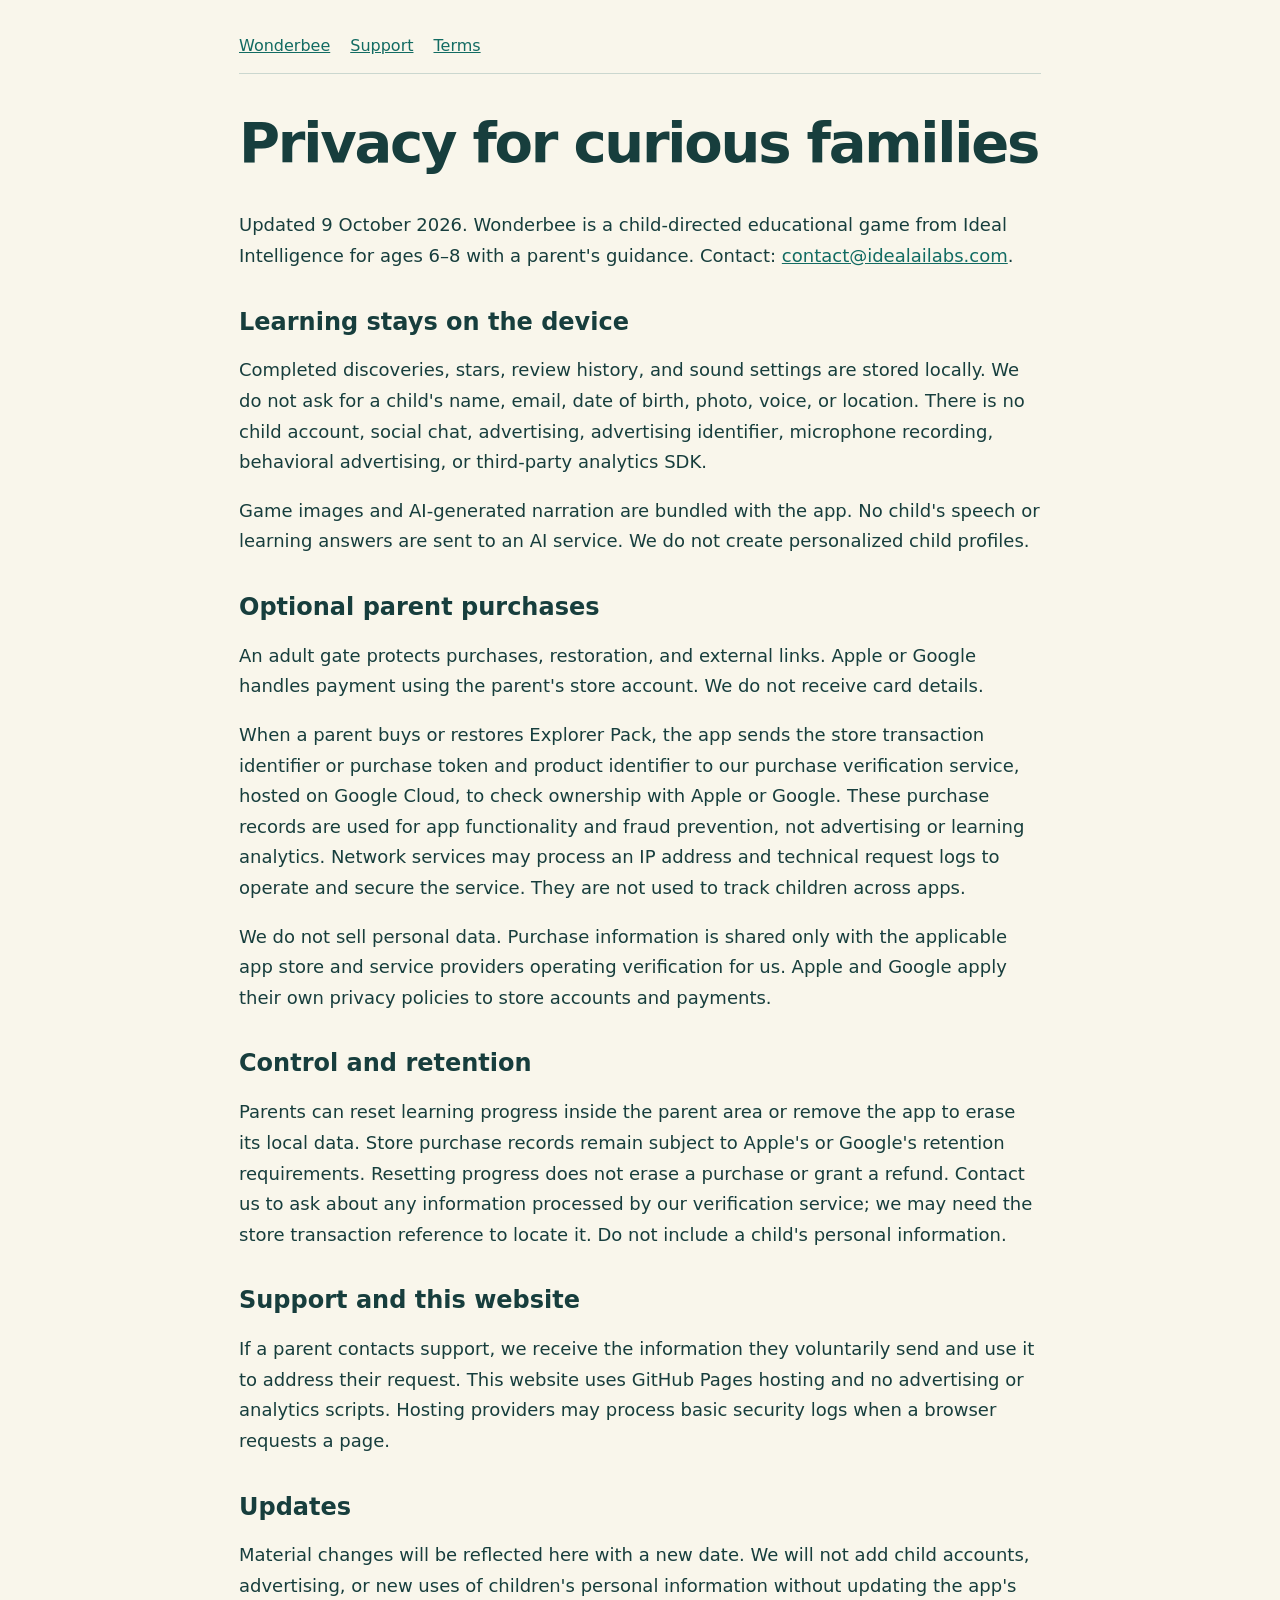
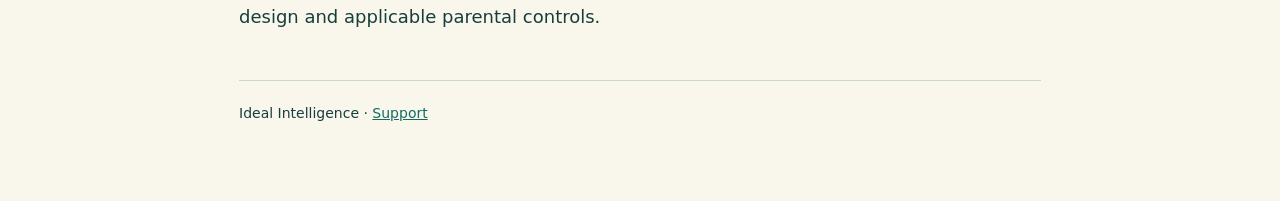
==== privacy.html @ d82d6c44 "Publish Wonderbee parent support and privacy pages" ====
<!doctype html><html lang="en"><meta charset="utf-8"><meta name="viewport" content="width=device-width,initial-scale=1"><title>Wonderbee privacy</title><link rel="stylesheet" href="style.css"><main><nav><a href="index.html">Wonderbee</a><a href="support.html">Support</a><a href="terms.html">Terms</a></nav><h1>Privacy for curious families</h1><p>Updated 9 October 2026. Wonderbee is a child-directed educational game from Ideal Intelligence for ages 6–8 with a parent's guidance. Contact: <a href="mailto:contact@idealailabs.com">contact@idealailabs.com</a>.</p><h2>Learning stays on the device</h2><p>Completed discoveries, stars, review history, and sound settings are stored locally. We do not ask for a child's name, email, date of birth, photo, voice, or location. There is no child account, social chat, advertising, advertising identifier, microphone recording, behavioral advertising, or third-party analytics SDK.</p><p>Game images and AI-generated narration are bundled with the app. No child's speech or learning answers are sent to an AI service. We do not create personalized child profiles.</p><h2>Optional parent purchases</h2><p>An adult gate protects purchases, restoration, and external links. Apple or Google handles payment using the parent's store account. We do not receive card details.</p><p>When a parent buys or restores Explorer Pack, the app sends the store transaction identifier or purchase token and product identifier to our purchase verification service, hosted on Google Cloud, to check ownership with Apple or Google. These purchase records are used for app functionality and fraud prevention, not advertising or learning analytics. Network services may process an IP address and technical request logs to operate and secure the service. They are not used to track children across apps.</p><p>We do not sell personal data. Purchase information is shared only with the applicable app store and service providers operating verification for us. Apple and Google apply their own privacy policies to store accounts and payments.</p><h2>Control and retention</h2><p>Parents can reset learning progress inside the parent area or remove the app to erase its local data. Store purchase records remain subject to Apple's or Google's retention requirements. Resetting progress does not erase a purchase or grant a refund. Contact us to ask about any information processed by our verification service; we may need the store transaction reference to locate it. Do not include a child's personal information.</p><h2>Support and this website</h2><p>If a parent contacts support, we receive the information they voluntarily send and use it to address their request. This website uses GitHub Pages hosting and no advertising or analytics scripts. Hosting providers may process basic security logs when a browser requests a page.</p><h2>Updates</h2><p>Material changes will be reflected here with a new date. We will not add child accounts, advertising, or new uses of children's personal information without updating the app's design and applicable parental controls.</p><footer>Ideal Intelligence · <a href="support.html">Support</a></footer></main></html>
---- style.css ----
:root{font-family:ui-rounded,system-ui,sans-serif;color:#173e3d;background:#f9f6eb}*{box-sizing:border-box}body{margin:0}main{max-width:850px;margin:auto;padding:36px 24px 80px}nav{display:flex;gap:20px;flex-wrap:wrap;border-bottom:1px solid #cbd7cf;padding-bottom:18px;margin-bottom:40px}a{color:#126b62}h1{font-size:clamp(32px,7vw,56px);letter-spacing:-.04em;line-height:1.05}h2{margin-top:36px}p,li{font-size:18px;line-height:1.7}.pill{display:inline-block;background:#ffdc72;border-radius:30px;padding:8px 15px;font-weight:700}img{border-radius:30px;float:right;width:160px;margin:0 0 20px 30px}footer{margin-top:48px;border-top:1px solid #cbd7cf;padding-top:24px;font-size:14px}.note{border-left:4px solid #e3b540;padding-left:20px} @media(max-width:520px){img{float:none;margin:0;width:110px}}
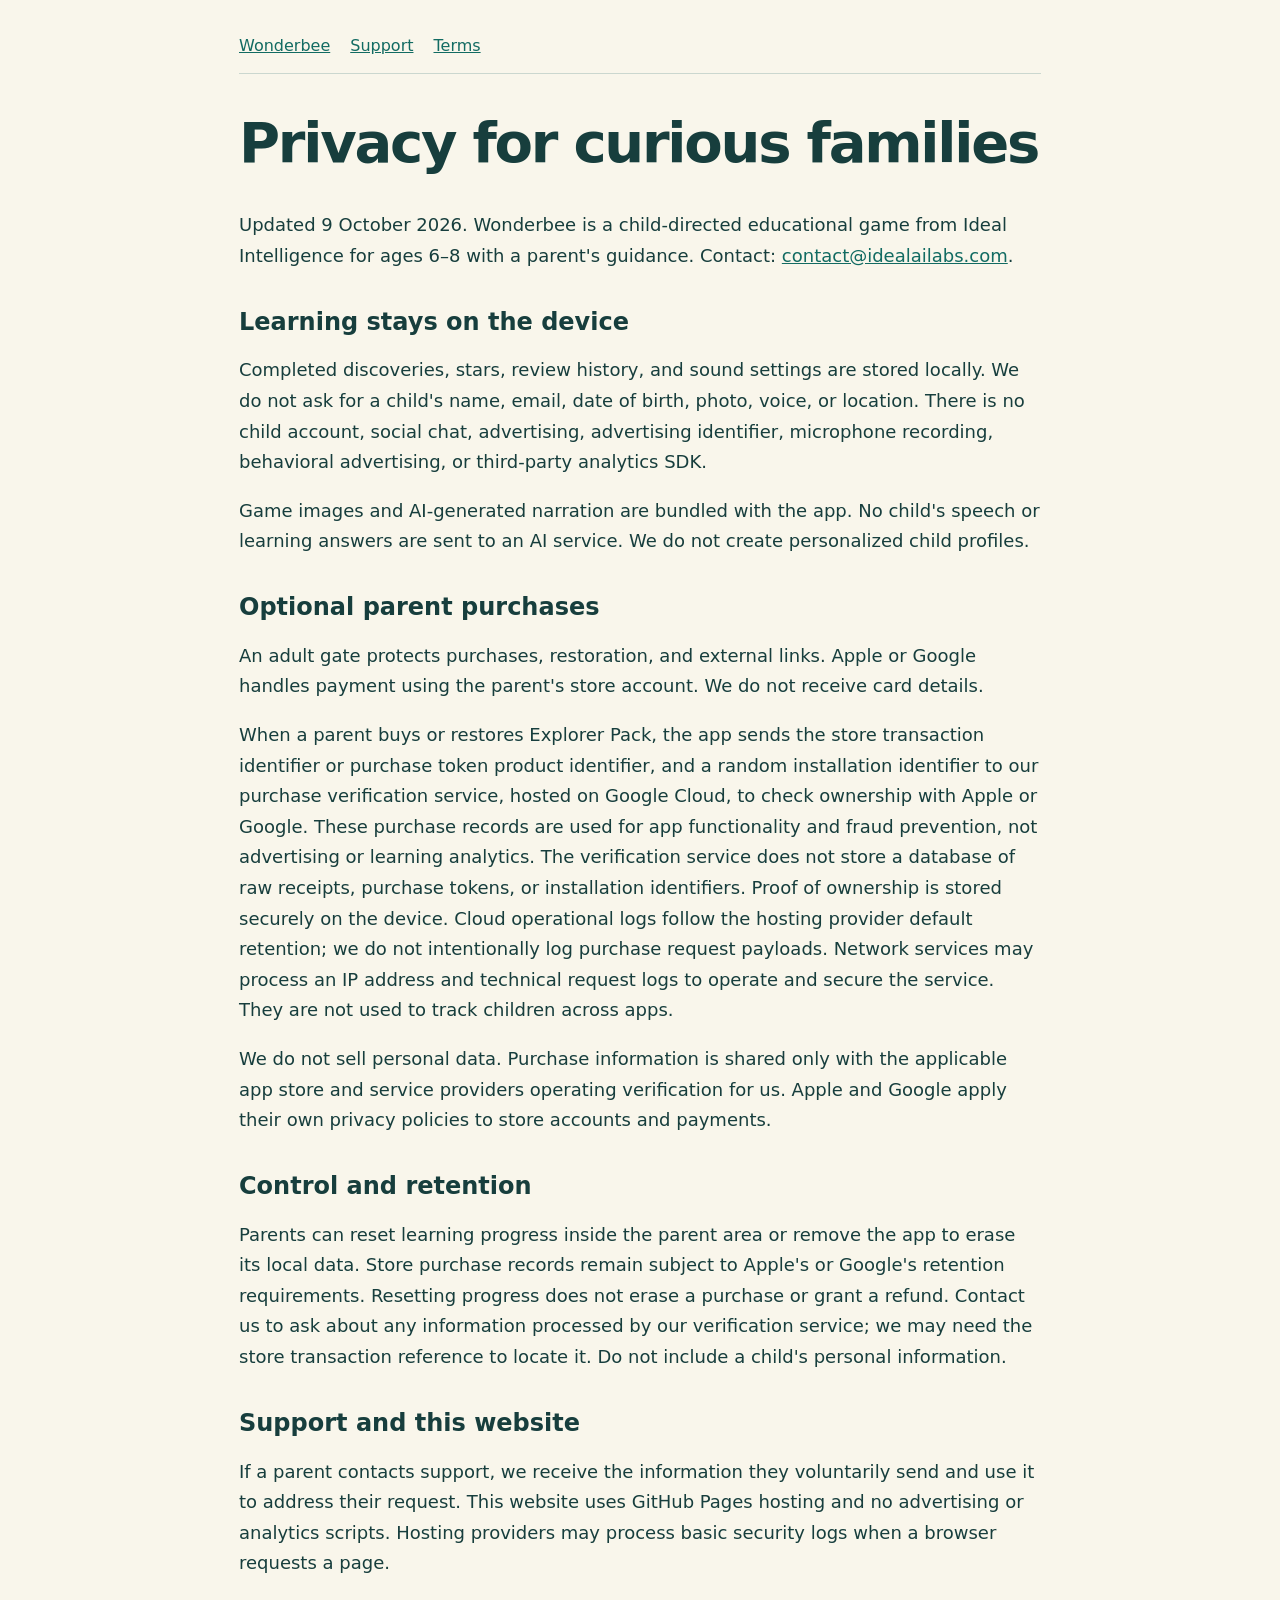
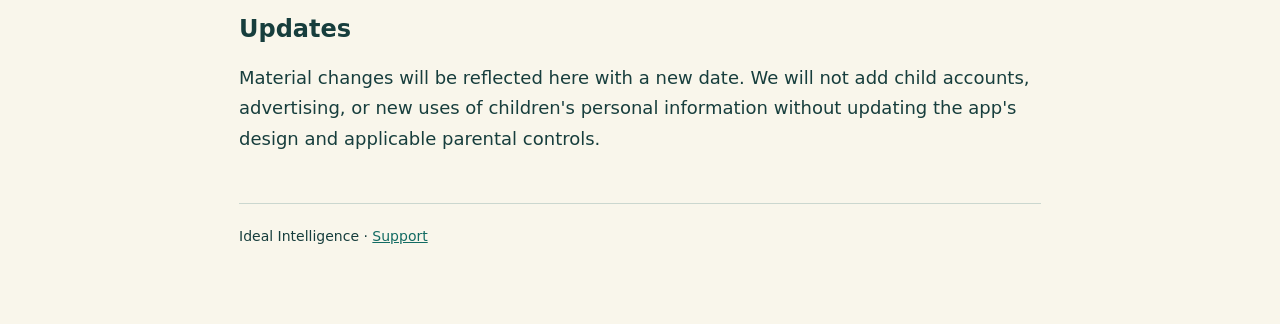
==== commit 4b0c49e5: "Clarify first-party purchase verification data" ====
--- a/privacy.html
+++ b/privacy.html
@@ -1 +1 @@
-<!doctype html><html lang="en"><meta charset="utf-8"><meta name="viewport" content="width=device-width,initial-scale=1"><title>Wonderbee privacy</title><link rel="stylesheet" href="style.css"><main><nav><a href="index.html">Wonderbee</a><a href="support.html">Support</a><a href="terms.html">Terms</a></nav><h1>Privacy for curious families</h1><p>Updated 9 October 2026. Wonderbee is a child-directed educational game from Ideal Intelligence for ages 6–8 with a parent's guidance. Contact: <a href="mailto:contact@idealailabs.com">contact@idealailabs.com</a>.</p><h2>Learning stays on the device</h2><p>Completed discoveries, stars, review history, and sound settings are stored locally. We do not ask for a child's name, email, date of birth, photo, voice, or location. There is no child account, social chat, advertising, advertising identifier, microphone recording, behavioral advertising, or third-party analytics SDK.</p><p>Game images and AI-generated narration are bundled with the app. No child's speech or learning answers are sent to an AI service. We do not create personalized child profiles.</p><h2>Optional parent purchases</h2><p>An adult gate protects purchases, restoration, and external links. Apple or Google handles payment using the parent's store account. We do not receive card details.</p><p>When a parent buys or restores Explorer Pack, the app sends the store transaction identifier or purchase token and product identifier to our purchase verification service, hosted on Google Cloud, to check ownership with Apple or Google. These purchase records are used for app functionality and fraud prevention, not advertising or learning analytics. Network services may process an IP address and technical request logs to operate and secure the service. They are not used to track children across apps.</p><p>We do not sell personal data. Purchase information is shared only with the applicable app store and service providers operating verification for us. Apple and Google apply their own privacy policies to store accounts and payments.</p><h2>Control and retention</h2><p>Parents can reset learning progress inside the parent area or remove the app to erase its local data. Store purchase records remain subject to Apple's or Google's retention requirements. Resetting progress does not erase a purchase or grant a refund. Contact us to ask about any information processed by our verification service; we may need the store transaction reference to locate it. Do not include a child's personal information.</p><h2>Support and this website</h2><p>If a parent contacts support, we receive the information they voluntarily send and use it to address their request. This website uses GitHub Pages hosting and no advertising or analytics scripts. Hosting providers may process basic security logs when a browser requests a page.</p><h2>Updates</h2><p>Material changes will be reflected here with a new date. We will not add child accounts, advertising, or new uses of children's personal information without updating the app's design and applicable parental controls.</p><footer>Ideal Intelligence · <a href="support.html">Support</a></footer></main></html>
+<!doctype html><html lang="en"><meta charset="utf-8"><meta name="viewport" content="width=device-width,initial-scale=1"><title>Wonderbee privacy</title><link rel="stylesheet" href="style.css"><main><nav><a href="index.html">Wonderbee</a><a href="support.html">Support</a><a href="terms.html">Terms</a></nav><h1>Privacy for curious families</h1><p>Updated 9 October 2026. Wonderbee is a child-directed educational game from Ideal Intelligence for ages 6–8 with a parent's guidance. Contact: <a href="mailto:contact@idealailabs.com">contact@idealailabs.com</a>.</p><h2>Learning stays on the device</h2><p>Completed discoveries, stars, review history, and sound settings are stored locally. We do not ask for a child's name, email, date of birth, photo, voice, or location. There is no child account, social chat, advertising, advertising identifier, microphone recording, behavioral advertising, or third-party analytics SDK.</p><p>Game images and AI-generated narration are bundled with the app. No child's speech or learning answers are sent to an AI service. We do not create personalized child profiles.</p><h2>Optional parent purchases</h2><p>An adult gate protects purchases, restoration, and external links. Apple or Google handles payment using the parent's store account. We do not receive card details.</p><p>When a parent buys or restores Explorer Pack, the app sends the store transaction identifier or purchase token product identifier, and a random installation identifier to our purchase verification service, hosted on Google Cloud, to check ownership with Apple or Google. These purchase records are used for app functionality and fraud prevention, not advertising or learning analytics. The verification service does not store a database of raw receipts, purchase tokens, or installation identifiers. Proof of ownership is stored securely on the device. Cloud operational logs follow the hosting provider default retention; we do not intentionally log purchase request payloads. Network services may process an IP address and technical request logs to operate and secure the service. They are not used to track children across apps.</p><p>We do not sell personal data. Purchase information is shared only with the applicable app store and service providers operating verification for us. Apple and Google apply their own privacy policies to store accounts and payments.</p><h2>Control and retention</h2><p>Parents can reset learning progress inside the parent area or remove the app to erase its local data. Store purchase records remain subject to Apple's or Google's retention requirements. Resetting progress does not erase a purchase or grant a refund. Contact us to ask about any information processed by our verification service; we may need the store transaction reference to locate it. Do not include a child's personal information.</p><h2>Support and this website</h2><p>If a parent contacts support, we receive the information they voluntarily send and use it to address their request. This website uses GitHub Pages hosting and no advertising or analytics scripts. Hosting providers may process basic security logs when a browser requests a page.</p><h2>Updates</h2><p>Material changes will be reflected here with a new date. We will not add child accounts, advertising, or new uses of children's personal information without updating the app's design and applicable parental controls.</p><footer>Ideal Intelligence · <a href="support.html">Support</a></footer></main></html>
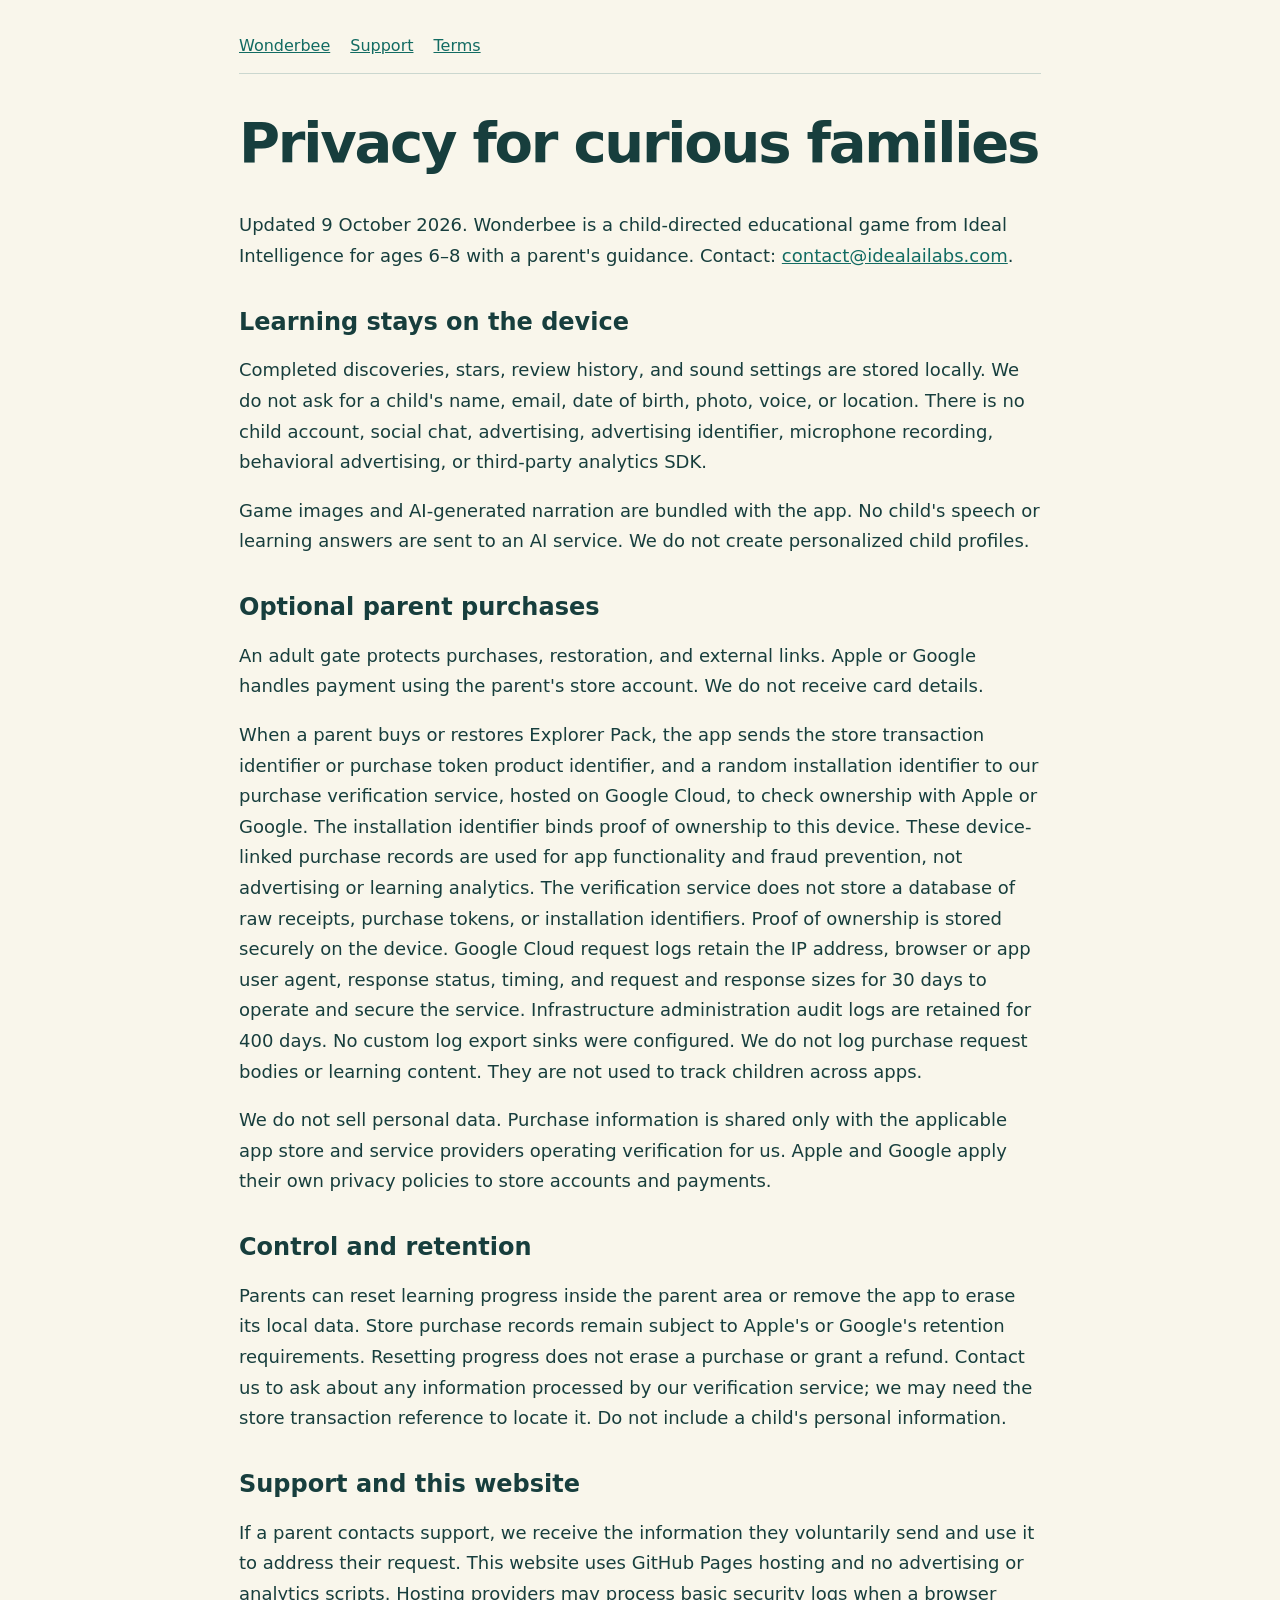
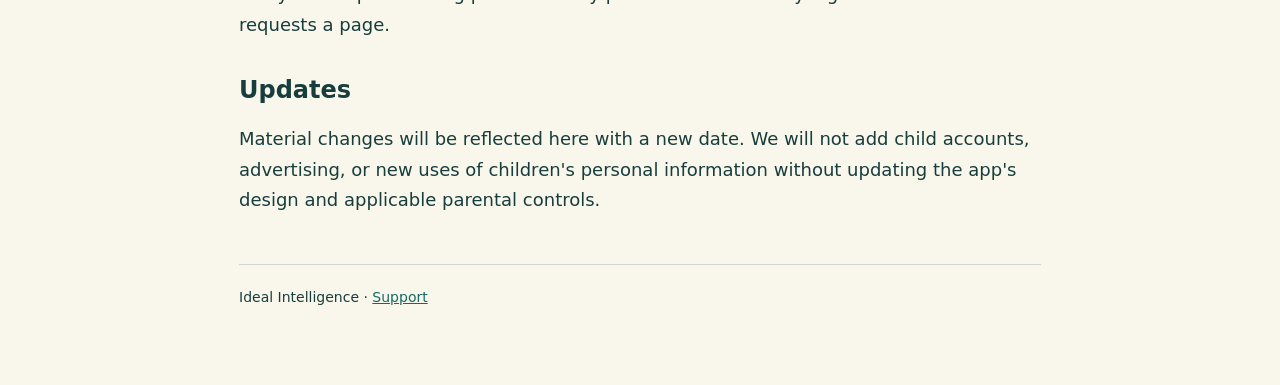
==== commit 0445dd1f: "Document verified purchase log retention" ====
--- a/privacy.html
+++ b/privacy.html
@@ -1 +1 @@
-<!doctype html><html lang="en"><meta charset="utf-8"><meta name="viewport" content="width=device-width,initial-scale=1"><title>Wonderbee privacy</title><link rel="stylesheet" href="style.css"><main><nav><a href="index.html">Wonderbee</a><a href="support.html">Support</a><a href="terms.html">Terms</a></nav><h1>Privacy for curious families</h1><p>Updated 9 October 2026. Wonderbee is a child-directed educational game from Ideal Intelligence for ages 6–8 with a parent's guidance. Contact: <a href="mailto:contact@idealailabs.com">contact@idealailabs.com</a>.</p><h2>Learning stays on the device</h2><p>Completed discoveries, stars, review history, and sound settings are stored locally. We do not ask for a child's name, email, date of birth, photo, voice, or location. There is no child account, social chat, advertising, advertising identifier, microphone recording, behavioral advertising, or third-party analytics SDK.</p><p>Game images and AI-generated narration are bundled with the app. No child's speech or learning answers are sent to an AI service. We do not create personalized child profiles.</p><h2>Optional parent purchases</h2><p>An adult gate protects purchases, restoration, and external links. Apple or Google handles payment using the parent's store account. We do not receive card details.</p><p>When a parent buys or restores Explorer Pack, the app sends the store transaction identifier or purchase token product identifier, and a random installation identifier to our purchase verification service, hosted on Google Cloud, to check ownership with Apple or Google. These purchase records are used for app functionality and fraud prevention, not advertising or learning analytics. The verification service does not store a database of raw receipts, purchase tokens, or installation identifiers. Proof of ownership is stored securely on the device. Cloud operational logs follow the hosting provider default retention; we do not intentionally log purchase request payloads. Network services may process an IP address and technical request logs to operate and secure the service. They are not used to track children across apps.</p><p>We do not sell personal data. Purchase information is shared only with the applicable app store and service providers operating verification for us. Apple and Google apply their own privacy policies to store accounts and payments.</p><h2>Control and retention</h2><p>Parents can reset learning progress inside the parent area or remove the app to erase its local data. Store purchase records remain subject to Apple's or Google's retention requirements. Resetting progress does not erase a purchase or grant a refund. Contact us to ask about any information processed by our verification service; we may need the store transaction reference to locate it. Do not include a child's personal information.</p><h2>Support and this website</h2><p>If a parent contacts support, we receive the information they voluntarily send and use it to address their request. This website uses GitHub Pages hosting and no advertising or analytics scripts. Hosting providers may process basic security logs when a browser requests a page.</p><h2>Updates</h2><p>Material changes will be reflected here with a new date. We will not add child accounts, advertising, or new uses of children's personal information without updating the app's design and applicable parental controls.</p><footer>Ideal Intelligence · <a href="support.html">Support</a></footer></main></html>
+<!doctype html><html lang="en"><meta charset="utf-8"><meta name="viewport" content="width=device-width,initial-scale=1"><title>Wonderbee privacy</title><link rel="stylesheet" href="style.css"><main><nav><a href="index.html">Wonderbee</a><a href="support.html">Support</a><a href="terms.html">Terms</a></nav><h1>Privacy for curious families</h1><p>Updated 9 October 2026. Wonderbee is a child-directed educational game from Ideal Intelligence for ages 6–8 with a parent's guidance. Contact: <a href="mailto:contact@idealailabs.com">contact@idealailabs.com</a>.</p><h2>Learning stays on the device</h2><p>Completed discoveries, stars, review history, and sound settings are stored locally. We do not ask for a child's name, email, date of birth, photo, voice, or location. There is no child account, social chat, advertising, advertising identifier, microphone recording, behavioral advertising, or third-party analytics SDK.</p><p>Game images and AI-generated narration are bundled with the app. No child's speech or learning answers are sent to an AI service. We do not create personalized child profiles.</p><h2>Optional parent purchases</h2><p>An adult gate protects purchases, restoration, and external links. Apple or Google handles payment using the parent's store account. We do not receive card details.</p><p>When a parent buys or restores Explorer Pack, the app sends the store transaction identifier or purchase token product identifier, and a random installation identifier to our purchase verification service, hosted on Google Cloud, to check ownership with Apple or Google. The installation identifier binds proof of ownership to this device. These device-linked purchase records are used for app functionality and fraud prevention, not advertising or learning analytics. The verification service does not store a database of raw receipts, purchase tokens, or installation identifiers. Proof of ownership is stored securely on the device. Google Cloud request logs retain the IP address, browser or app user agent, response status, timing, and request and response sizes for 30 days to operate and secure the service. Infrastructure administration audit logs are retained for 400 days. No custom log export sinks were configured. We do not log purchase request bodies or learning content. They are not used to track children across apps.</p><p>We do not sell personal data. Purchase information is shared only with the applicable app store and service providers operating verification for us. Apple and Google apply their own privacy policies to store accounts and payments.</p><h2>Control and retention</h2><p>Parents can reset learning progress inside the parent area or remove the app to erase its local data. Store purchase records remain subject to Apple's or Google's retention requirements. Resetting progress does not erase a purchase or grant a refund. Contact us to ask about any information processed by our verification service; we may need the store transaction reference to locate it. Do not include a child's personal information.</p><h2>Support and this website</h2><p>If a parent contacts support, we receive the information they voluntarily send and use it to address their request. This website uses GitHub Pages hosting and no advertising or analytics scripts. Hosting providers may process basic security logs when a browser requests a page.</p><h2>Updates</h2><p>Material changes will be reflected here with a new date. We will not add child accounts, advertising, or new uses of children's personal information without updating the app's design and applicable parental controls.</p><footer>Ideal Intelligence · <a href="support.html">Support</a></footer></main></html>
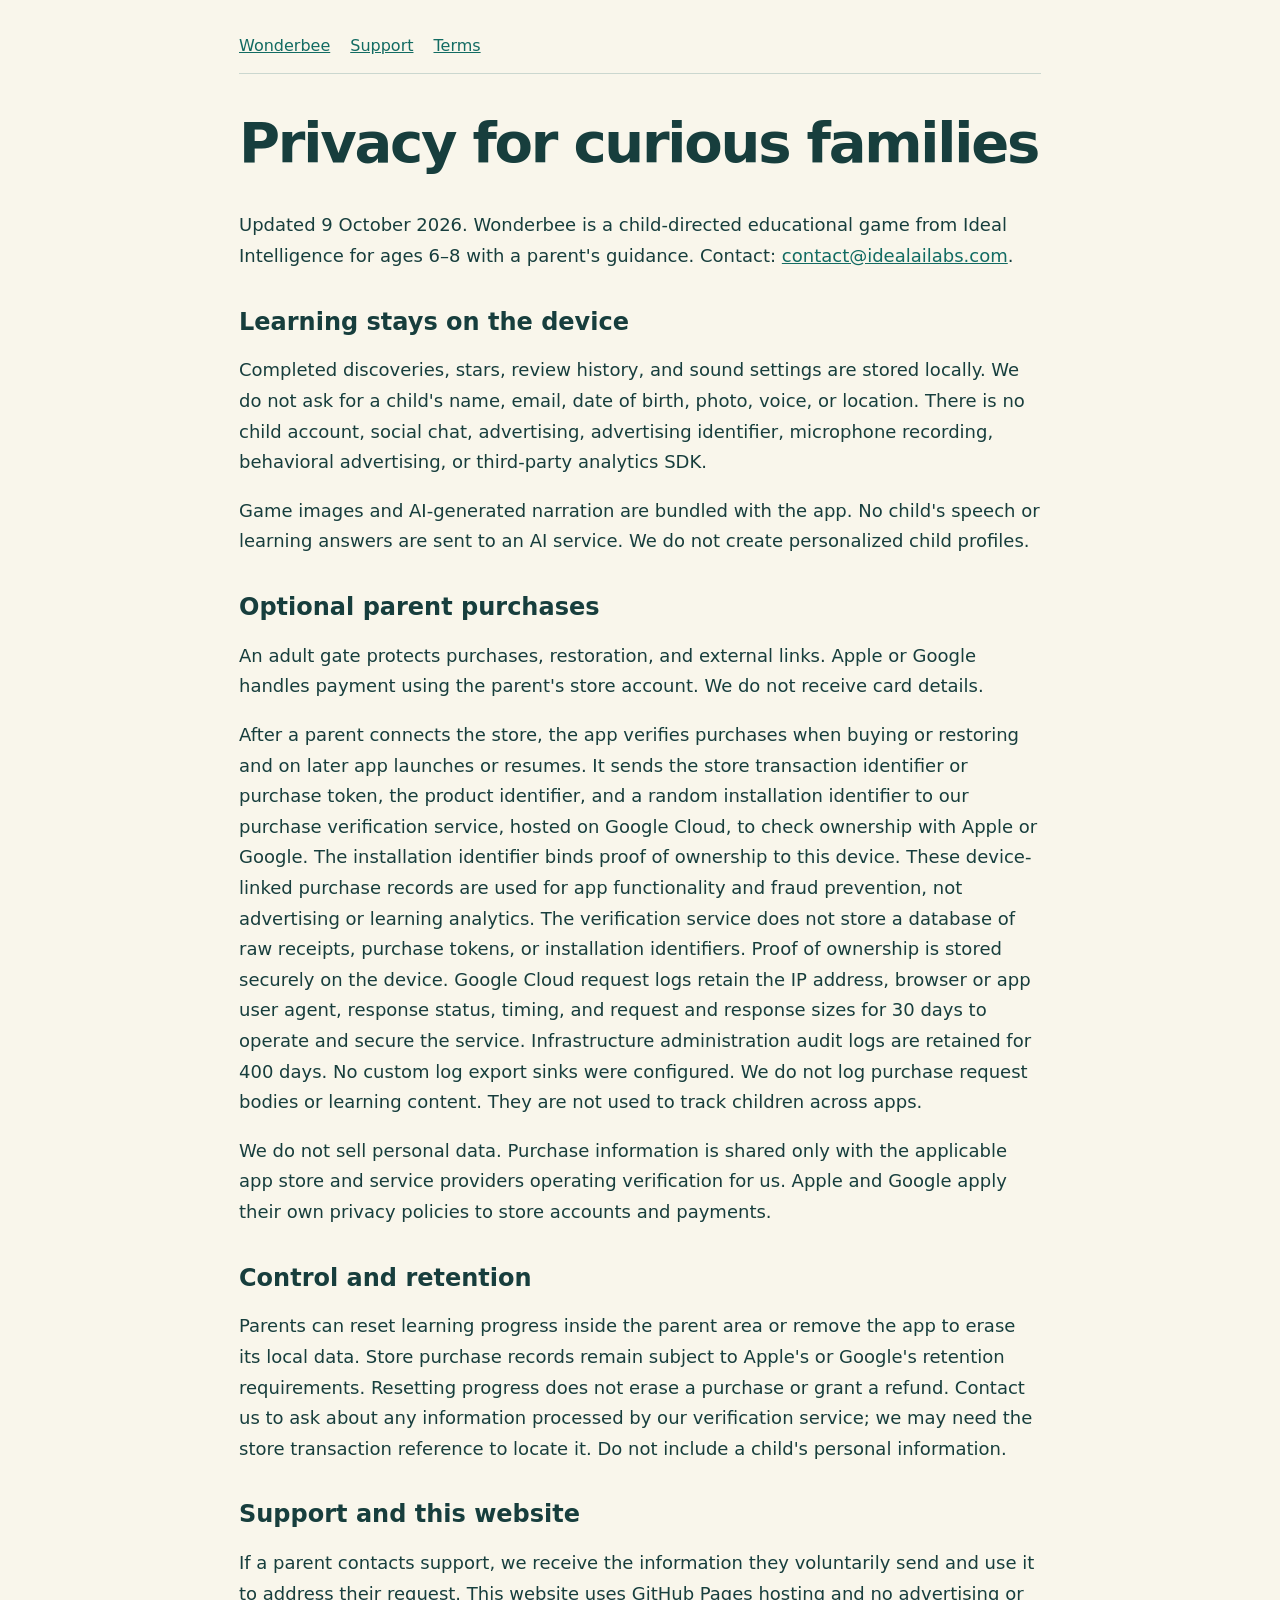
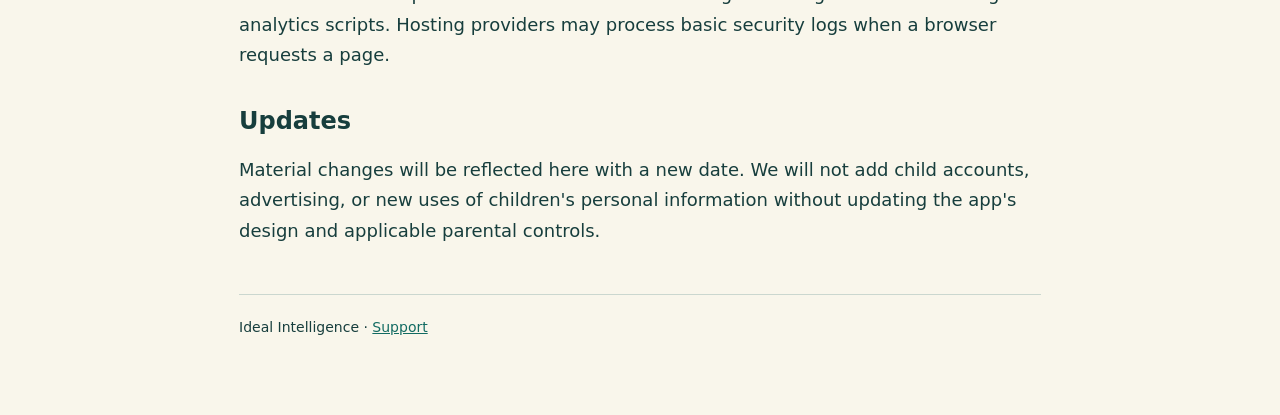
==== commit 2e258412: "Clarify purchase verification on subsequent launches" ====
--- a/privacy.html
+++ b/privacy.html
@@ -1 +1 @@
-<!doctype html><html lang="en"><meta charset="utf-8"><meta name="viewport" content="width=device-width,initial-scale=1"><title>Wonderbee privacy</title><link rel="stylesheet" href="style.css"><main><nav><a href="index.html">Wonderbee</a><a href="support.html">Support</a><a href="terms.html">Terms</a></nav><h1>Privacy for curious families</h1><p>Updated 9 October 2026. Wonderbee is a child-directed educational game from Ideal Intelligence for ages 6–8 with a parent's guidance. Contact: <a href="mailto:contact@idealailabs.com">contact@idealailabs.com</a>.</p><h2>Learning stays on the device</h2><p>Completed discoveries, stars, review history, and sound settings are stored locally. We do not ask for a child's name, email, date of birth, photo, voice, or location. There is no child account, social chat, advertising, advertising identifier, microphone recording, behavioral advertising, or third-party analytics SDK.</p><p>Game images and AI-generated narration are bundled with the app. No child's speech or learning answers are sent to an AI service. We do not create personalized child profiles.</p><h2>Optional parent purchases</h2><p>An adult gate protects purchases, restoration, and external links. Apple or Google handles payment using the parent's store account. We do not receive card details.</p><p>When a parent buys or restores Explorer Pack, the app sends the store transaction identifier or purchase token product identifier, and a random installation identifier to our purchase verification service, hosted on Google Cloud, to check ownership with Apple or Google. The installation identifier binds proof of ownership to this device. These device-linked purchase records are used for app functionality and fraud prevention, not advertising or learning analytics. The verification service does not store a database of raw receipts, purchase tokens, or installation identifiers. Proof of ownership is stored securely on the device. Google Cloud request logs retain the IP address, browser or app user agent, response status, timing, and request and response sizes for 30 days to operate and secure the service. Infrastructure administration audit logs are retained for 400 days. No custom log export sinks were configured. We do not log purchase request bodies or learning content. They are not used to track children across apps.</p><p>We do not sell personal data. Purchase information is shared only with the applicable app store and service providers operating verification for us. Apple and Google apply their own privacy policies to store accounts and payments.</p><h2>Control and retention</h2><p>Parents can reset learning progress inside the parent area or remove the app to erase its local data. Store purchase records remain subject to Apple's or Google's retention requirements. Resetting progress does not erase a purchase or grant a refund. Contact us to ask about any information processed by our verification service; we may need the store transaction reference to locate it. Do not include a child's personal information.</p><h2>Support and this website</h2><p>If a parent contacts support, we receive the information they voluntarily send and use it to address their request. This website uses GitHub Pages hosting and no advertising or analytics scripts. Hosting providers may process basic security logs when a browser requests a page.</p><h2>Updates</h2><p>Material changes will be reflected here with a new date. We will not add child accounts, advertising, or new uses of children's personal information without updating the app's design and applicable parental controls.</p><footer>Ideal Intelligence · <a href="support.html">Support</a></footer></main></html>
+<!doctype html><html lang="en"><meta charset="utf-8"><meta name="viewport" content="width=device-width,initial-scale=1"><title>Wonderbee privacy</title><link rel="stylesheet" href="style.css"><main><nav><a href="index.html">Wonderbee</a><a href="support.html">Support</a><a href="terms.html">Terms</a></nav><h1>Privacy for curious families</h1><p>Updated 9 October 2026. Wonderbee is a child-directed educational game from Ideal Intelligence for ages 6–8 with a parent's guidance. Contact: <a href="mailto:contact@idealailabs.com">contact@idealailabs.com</a>.</p><h2>Learning stays on the device</h2><p>Completed discoveries, stars, review history, and sound settings are stored locally. We do not ask for a child's name, email, date of birth, photo, voice, or location. There is no child account, social chat, advertising, advertising identifier, microphone recording, behavioral advertising, or third-party analytics SDK.</p><p>Game images and AI-generated narration are bundled with the app. No child's speech or learning answers are sent to an AI service. We do not create personalized child profiles.</p><h2>Optional parent purchases</h2><p>An adult gate protects purchases, restoration, and external links. Apple or Google handles payment using the parent's store account. We do not receive card details.</p><p>After a parent connects the store, the app verifies purchases when buying or restoring and on later app launches or resumes. It sends the store transaction identifier or purchase token, the product identifier, and a random installation identifier to our purchase verification service, hosted on Google Cloud, to check ownership with Apple or Google. The installation identifier binds proof of ownership to this device. These device-linked purchase records are used for app functionality and fraud prevention, not advertising or learning analytics. The verification service does not store a database of raw receipts, purchase tokens, or installation identifiers. Proof of ownership is stored securely on the device. Google Cloud request logs retain the IP address, browser or app user agent, response status, timing, and request and response sizes for 30 days to operate and secure the service. Infrastructure administration audit logs are retained for 400 days. No custom log export sinks were configured. We do not log purchase request bodies or learning content. They are not used to track children across apps.</p><p>We do not sell personal data. Purchase information is shared only with the applicable app store and service providers operating verification for us. Apple and Google apply their own privacy policies to store accounts and payments.</p><h2>Control and retention</h2><p>Parents can reset learning progress inside the parent area or remove the app to erase its local data. Store purchase records remain subject to Apple's or Google's retention requirements. Resetting progress does not erase a purchase or grant a refund. Contact us to ask about any information processed by our verification service; we may need the store transaction reference to locate it. Do not include a child's personal information.</p><h2>Support and this website</h2><p>If a parent contacts support, we receive the information they voluntarily send and use it to address their request. This website uses GitHub Pages hosting and no advertising or analytics scripts. Hosting providers may process basic security logs when a browser requests a page.</p><h2>Updates</h2><p>Material changes will be reflected here with a new date. We will not add child accounts, advertising, or new uses of children's personal information without updating the app's design and applicable parental controls.</p><footer>Ideal Intelligence · <a href="support.html">Support</a></footer></main></html>
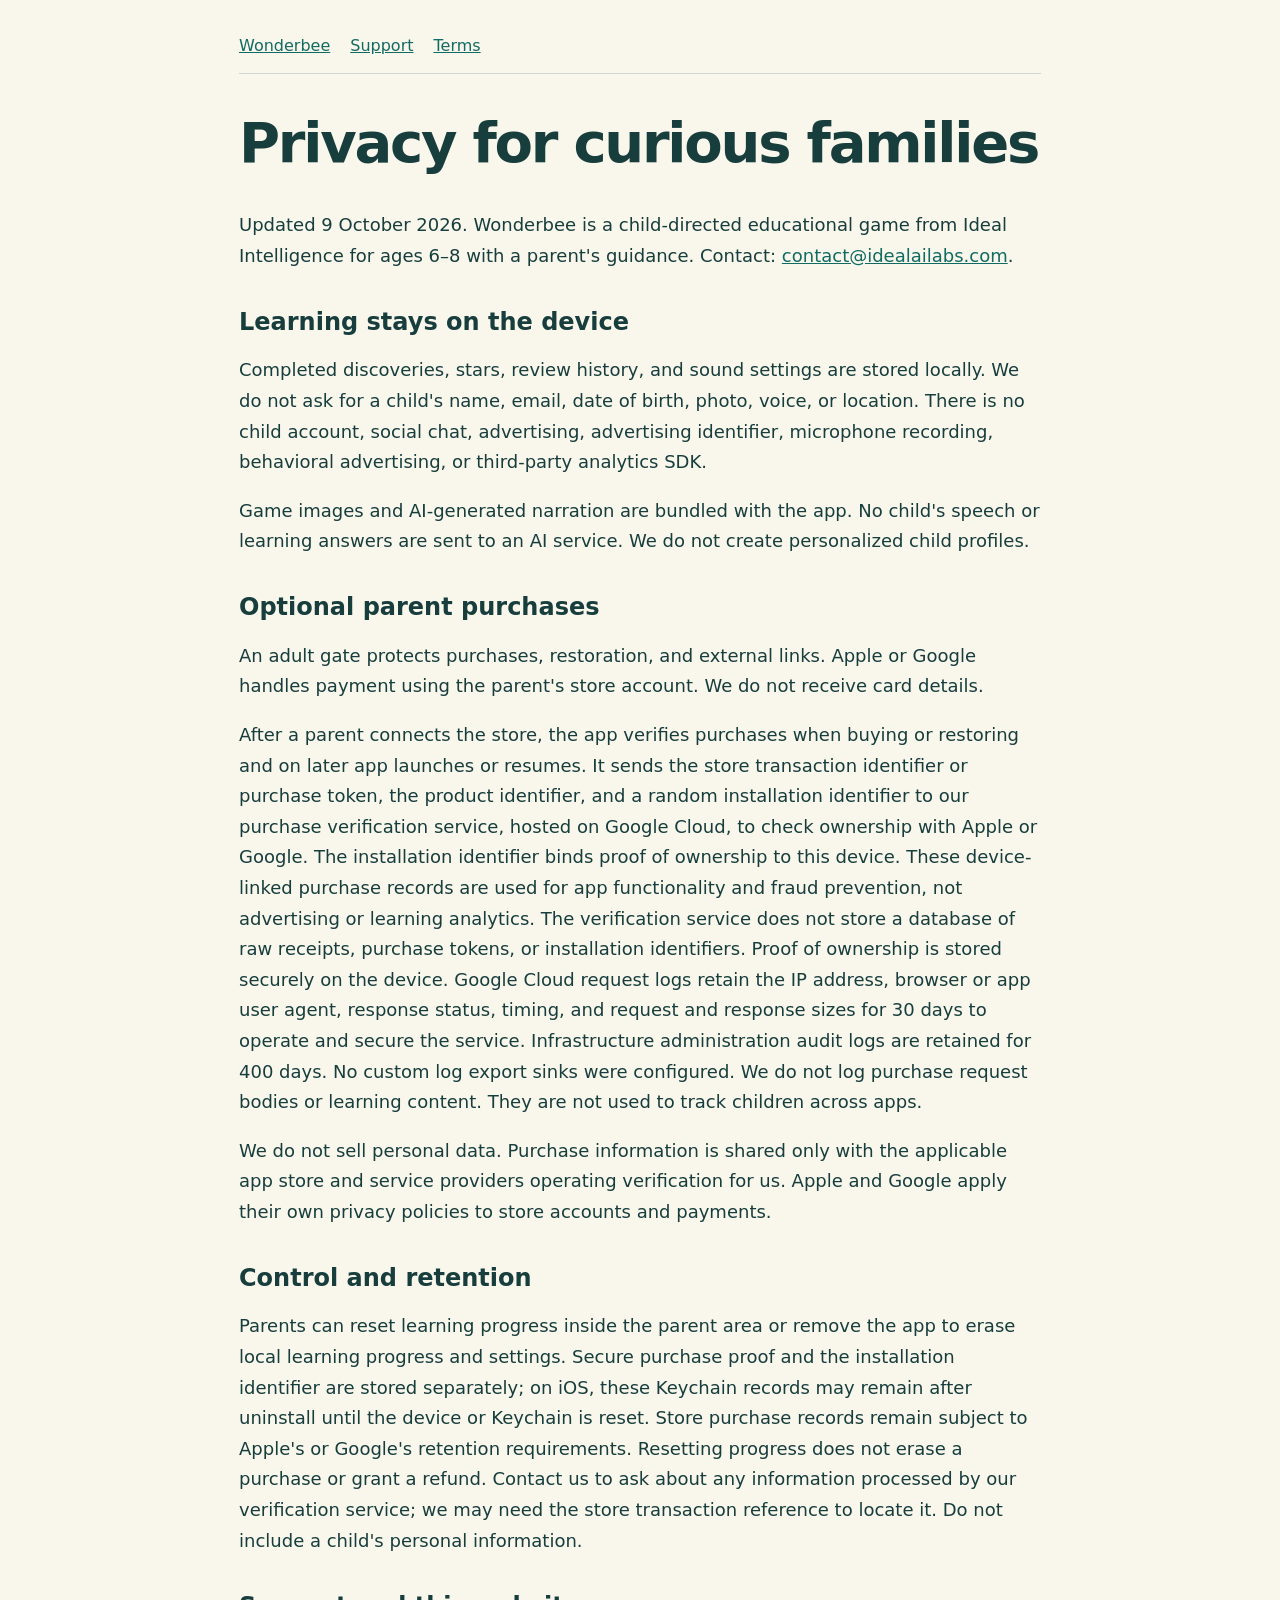
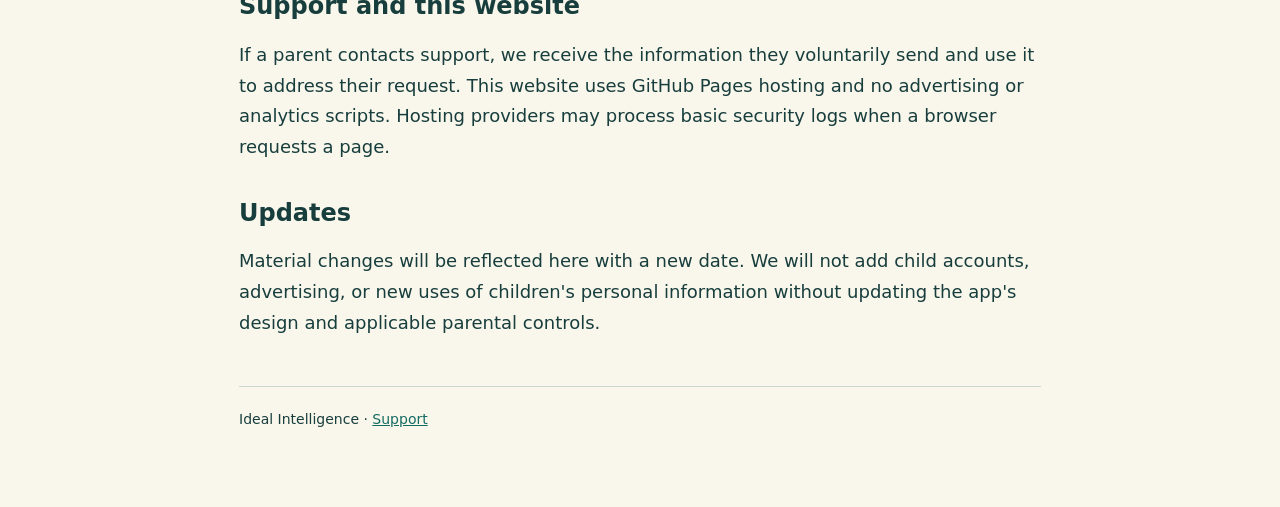
==== commit 269da85b: "Clarify iOS Keychain purchase-proof retention after uninstall" ====
--- a/privacy.html
+++ b/privacy.html
@@ -1 +1 @@
-<!doctype html><html lang="en"><meta charset="utf-8"><meta name="viewport" content="width=device-width,initial-scale=1"><title>Wonderbee privacy</title><link rel="stylesheet" href="style.css"><main><nav><a href="index.html">Wonderbee</a><a href="support.html">Support</a><a href="terms.html">Terms</a></nav><h1>Privacy for curious families</h1><p>Updated 9 October 2026. Wonderbee is a child-directed educational game from Ideal Intelligence for ages 6–8 with a parent's guidance. Contact: <a href="mailto:contact@idealailabs.com">contact@idealailabs.com</a>.</p><h2>Learning stays on the device</h2><p>Completed discoveries, stars, review history, and sound settings are stored locally. We do not ask for a child's name, email, date of birth, photo, voice, or location. There is no child account, social chat, advertising, advertising identifier, microphone recording, behavioral advertising, or third-party analytics SDK.</p><p>Game images and AI-generated narration are bundled with the app. No child's speech or learning answers are sent to an AI service. We do not create personalized child profiles.</p><h2>Optional parent purchases</h2><p>An adult gate protects purchases, restoration, and external links. Apple or Google handles payment using the parent's store account. We do not receive card details.</p><p>After a parent connects the store, the app verifies purchases when buying or restoring and on later app launches or resumes. It sends the store transaction identifier or purchase token, the product identifier, and a random installation identifier to our purchase verification service, hosted on Google Cloud, to check ownership with Apple or Google. The installation identifier binds proof of ownership to this device. These device-linked purchase records are used for app functionality and fraud prevention, not advertising or learning analytics. The verification service does not store a database of raw receipts, purchase tokens, or installation identifiers. Proof of ownership is stored securely on the device. Google Cloud request logs retain the IP address, browser or app user agent, response status, timing, and request and response sizes for 30 days to operate and secure the service. Infrastructure administration audit logs are retained for 400 days. No custom log export sinks were configured. We do not log purchase request bodies or learning content. They are not used to track children across apps.</p><p>We do not sell personal data. Purchase information is shared only with the applicable app store and service providers operating verification for us. Apple and Google apply their own privacy policies to store accounts and payments.</p><h2>Control and retention</h2><p>Parents can reset learning progress inside the parent area or remove the app to erase its local data. Store purchase records remain subject to Apple's or Google's retention requirements. Resetting progress does not erase a purchase or grant a refund. Contact us to ask about any information processed by our verification service; we may need the store transaction reference to locate it. Do not include a child's personal information.</p><h2>Support and this website</h2><p>If a parent contacts support, we receive the information they voluntarily send and use it to address their request. This website uses GitHub Pages hosting and no advertising or analytics scripts. Hosting providers may process basic security logs when a browser requests a page.</p><h2>Updates</h2><p>Material changes will be reflected here with a new date. We will not add child accounts, advertising, or new uses of children's personal information without updating the app's design and applicable parental controls.</p><footer>Ideal Intelligence · <a href="support.html">Support</a></footer></main></html>
+<!doctype html><html lang="en"><meta charset="utf-8"><meta name="viewport" content="width=device-width,initial-scale=1"><title>Wonderbee privacy</title><link rel="stylesheet" href="style.css"><main><nav><a href="index.html">Wonderbee</a><a href="support.html">Support</a><a href="terms.html">Terms</a></nav><h1>Privacy for curious families</h1><p>Updated 9 October 2026. Wonderbee is a child-directed educational game from Ideal Intelligence for ages 6–8 with a parent's guidance. Contact: <a href="mailto:contact@idealailabs.com">contact@idealailabs.com</a>.</p><h2>Learning stays on the device</h2><p>Completed discoveries, stars, review history, and sound settings are stored locally. We do not ask for a child's name, email, date of birth, photo, voice, or location. There is no child account, social chat, advertising, advertising identifier, microphone recording, behavioral advertising, or third-party analytics SDK.</p><p>Game images and AI-generated narration are bundled with the app. No child's speech or learning answers are sent to an AI service. We do not create personalized child profiles.</p><h2>Optional parent purchases</h2><p>An adult gate protects purchases, restoration, and external links. Apple or Google handles payment using the parent's store account. We do not receive card details.</p><p>After a parent connects the store, the app verifies purchases when buying or restoring and on later app launches or resumes. It sends the store transaction identifier or purchase token, the product identifier, and a random installation identifier to our purchase verification service, hosted on Google Cloud, to check ownership with Apple or Google. The installation identifier binds proof of ownership to this device. These device-linked purchase records are used for app functionality and fraud prevention, not advertising or learning analytics. The verification service does not store a database of raw receipts, purchase tokens, or installation identifiers. Proof of ownership is stored securely on the device. Google Cloud request logs retain the IP address, browser or app user agent, response status, timing, and request and response sizes for 30 days to operate and secure the service. Infrastructure administration audit logs are retained for 400 days. No custom log export sinks were configured. We do not log purchase request bodies or learning content. They are not used to track children across apps.</p><p>We do not sell personal data. Purchase information is shared only with the applicable app store and service providers operating verification for us. Apple and Google apply their own privacy policies to store accounts and payments.</p><h2>Control and retention</h2><p>Parents can reset learning progress inside the parent area or remove the app to erase local learning progress and settings. Secure purchase proof and the installation identifier are stored separately; on iOS, these Keychain records may remain after uninstall until the device or Keychain is reset. Store purchase records remain subject to Apple's or Google's retention requirements. Resetting progress does not erase a purchase or grant a refund. Contact us to ask about any information processed by our verification service; we may need the store transaction reference to locate it. Do not include a child's personal information.</p><h2>Support and this website</h2><p>If a parent contacts support, we receive the information they voluntarily send and use it to address their request. This website uses GitHub Pages hosting and no advertising or analytics scripts. Hosting providers may process basic security logs when a browser requests a page.</p><h2>Updates</h2><p>Material changes will be reflected here with a new date. We will not add child accounts, advertising, or new uses of children's personal information without updating the app's design and applicable parental controls.</p><footer>Ideal Intelligence · <a href="support.html">Support</a></footer></main></html>
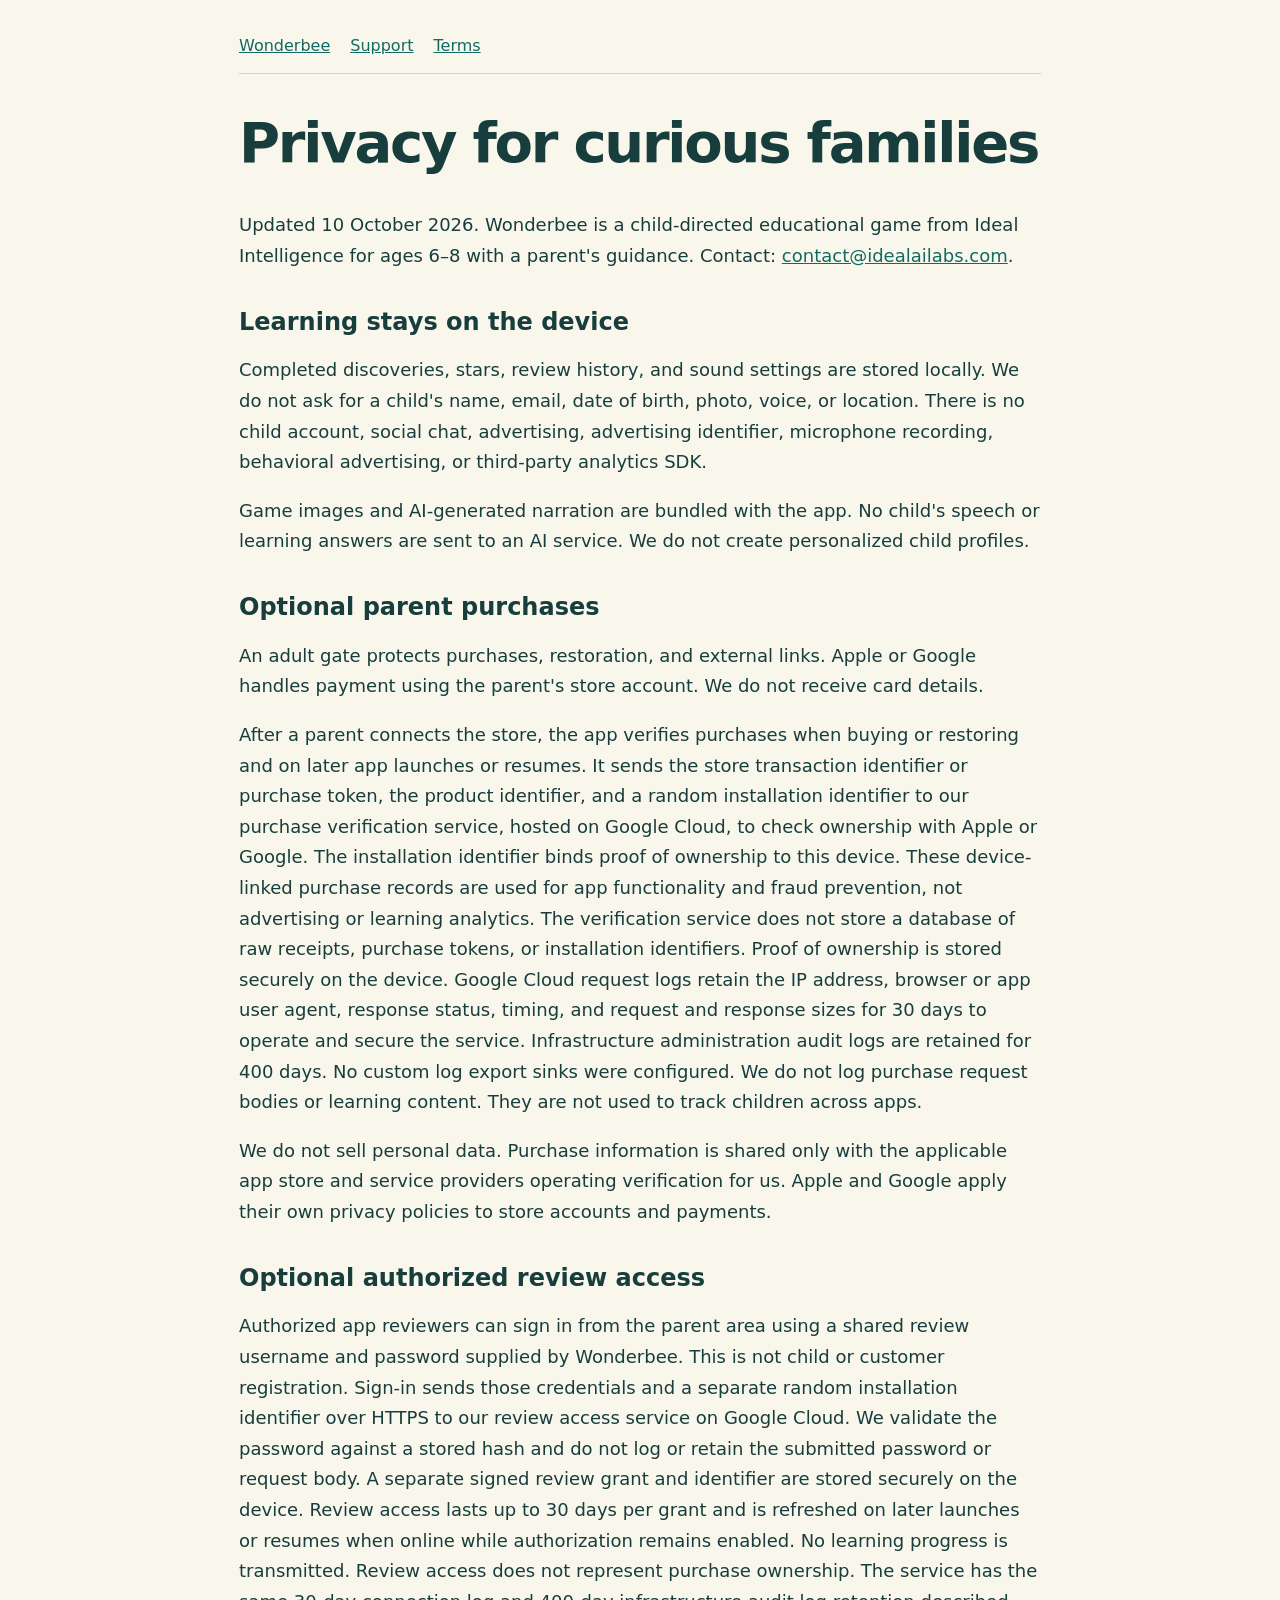
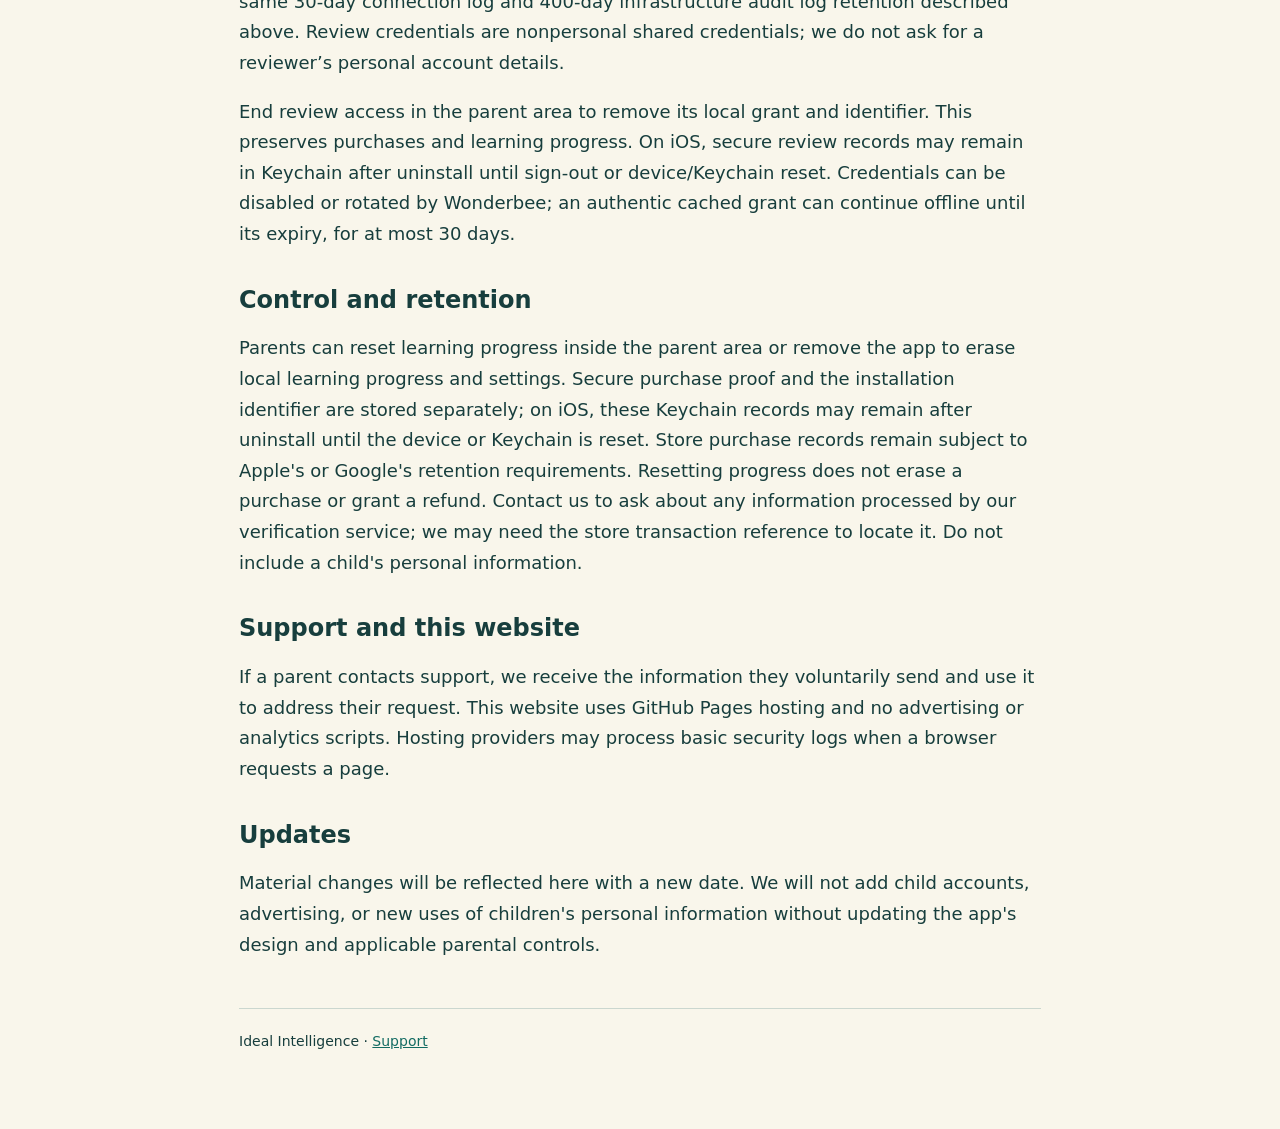
==== commit f9bb897d: "docs: disclose optional authorized review access" ====
--- a/privacy.html
+++ b/privacy.html
@@ -1 +1 @@
-<!doctype html><html lang="en"><meta charset="utf-8"><meta name="viewport" content="width=device-width,initial-scale=1"><title>Wonderbee privacy</title><link rel="stylesheet" href="style.css"><main><nav><a href="index.html">Wonderbee</a><a href="support.html">Support</a><a href="terms.html">Terms</a></nav><h1>Privacy for curious families</h1><p>Updated 9 October 2026. Wonderbee is a child-directed educational game from Ideal Intelligence for ages 6–8 with a parent's guidance. Contact: <a href="mailto:contact@idealailabs.com">contact@idealailabs.com</a>.</p><h2>Learning stays on the device</h2><p>Completed discoveries, stars, review history, and sound settings are stored locally. We do not ask for a child's name, email, date of birth, photo, voice, or location. There is no child account, social chat, advertising, advertising identifier, microphone recording, behavioral advertising, or third-party analytics SDK.</p><p>Game images and AI-generated narration are bundled with the app. No child's speech or learning answers are sent to an AI service. We do not create personalized child profiles.</p><h2>Optional parent purchases</h2><p>An adult gate protects purchases, restoration, and external links. Apple or Google handles payment using the parent's store account. We do not receive card details.</p><p>After a parent connects the store, the app verifies purchases when buying or restoring and on later app launches or resumes. It sends the store transaction identifier or purchase token, the product identifier, and a random installation identifier to our purchase verification service, hosted on Google Cloud, to check ownership with Apple or Google. The installation identifier binds proof of ownership to this device. These device-linked purchase records are used for app functionality and fraud prevention, not advertising or learning analytics. The verification service does not store a database of raw receipts, purchase tokens, or installation identifiers. Proof of ownership is stored securely on the device. Google Cloud request logs retain the IP address, browser or app user agent, response status, timing, and request and response sizes for 30 days to operate and secure the service. Infrastructure administration audit logs are retained for 400 days. No custom log export sinks were configured. We do not log purchase request bodies or learning content. They are not used to track children across apps.</p><p>We do not sell personal data. Purchase information is shared only with the applicable app store and service providers operating verification for us. Apple and Google apply their own privacy policies to store accounts and payments.</p><h2>Control and retention</h2><p>Parents can reset learning progress inside the parent area or remove the app to erase local learning progress and settings. Secure purchase proof and the installation identifier are stored separately; on iOS, these Keychain records may remain after uninstall until the device or Keychain is reset. Store purchase records remain subject to Apple's or Google's retention requirements. Resetting progress does not erase a purchase or grant a refund. Contact us to ask about any information processed by our verification service; we may need the store transaction reference to locate it. Do not include a child's personal information.</p><h2>Support and this website</h2><p>If a parent contacts support, we receive the information they voluntarily send and use it to address their request. This website uses GitHub Pages hosting and no advertising or analytics scripts. Hosting providers may process basic security logs when a browser requests a page.</p><h2>Updates</h2><p>Material changes will be reflected here with a new date. We will not add child accounts, advertising, or new uses of children's personal information without updating the app's design and applicable parental controls.</p><footer>Ideal Intelligence · <a href="support.html">Support</a></footer></main></html>
+<!doctype html><html lang="en"><meta charset="utf-8"><meta name="viewport" content="width=device-width,initial-scale=1"><title>Wonderbee privacy</title><link rel="stylesheet" href="style.css"><main><nav><a href="index.html">Wonderbee</a><a href="support.html">Support</a><a href="terms.html">Terms</a></nav><h1>Privacy for curious families</h1><p>Updated 10 October 2026. Wonderbee is a child-directed educational game from Ideal Intelligence for ages 6–8 with a parent's guidance. Contact: <a href="mailto:contact@idealailabs.com">contact@idealailabs.com</a>.</p><h2>Learning stays on the device</h2><p>Completed discoveries, stars, review history, and sound settings are stored locally. We do not ask for a child's name, email, date of birth, photo, voice, or location. There is no child account, social chat, advertising, advertising identifier, microphone recording, behavioral advertising, or third-party analytics SDK.</p><p>Game images and AI-generated narration are bundled with the app. No child's speech or learning answers are sent to an AI service. We do not create personalized child profiles.</p><h2>Optional parent purchases</h2><p>An adult gate protects purchases, restoration, and external links. Apple or Google handles payment using the parent's store account. We do not receive card details.</p><p>After a parent connects the store, the app verifies purchases when buying or restoring and on later app launches or resumes. It sends the store transaction identifier or purchase token, the product identifier, and a random installation identifier to our purchase verification service, hosted on Google Cloud, to check ownership with Apple or Google. The installation identifier binds proof of ownership to this device. These device-linked purchase records are used for app functionality and fraud prevention, not advertising or learning analytics. The verification service does not store a database of raw receipts, purchase tokens, or installation identifiers. Proof of ownership is stored securely on the device. Google Cloud request logs retain the IP address, browser or app user agent, response status, timing, and request and response sizes for 30 days to operate and secure the service. Infrastructure administration audit logs are retained for 400 days. No custom log export sinks were configured. We do not log purchase request bodies or learning content. They are not used to track children across apps.</p><p>We do not sell personal data. Purchase information is shared only with the applicable app store and service providers operating verification for us. Apple and Google apply their own privacy policies to store accounts and payments.</p><h2>Optional authorized review access</h2><p>Authorized app reviewers can sign in from the parent area using a shared review username and password supplied by Wonderbee. This is not child or customer registration. Sign-in sends those credentials and a separate random installation identifier over HTTPS to our review access service on Google Cloud. We validate the password against a stored hash and do not log or retain the submitted password or request body. A separate signed review grant and identifier are stored securely on the device. Review access lasts up to 30 days per grant and is refreshed on later launches or resumes when online while authorization remains enabled. No learning progress is transmitted. Review access does not represent purchase ownership. The service has the same 30-day connection log and 400-day infrastructure audit log retention described above. Review credentials are nonpersonal shared credentials; we do not ask for a reviewer’s personal account details.</p><p>End review access in the parent area to remove its local grant and identifier. This preserves purchases and learning progress. On iOS, secure review records may remain in Keychain after uninstall until sign-out or device/Keychain reset. Credentials can be disabled or rotated by Wonderbee; an authentic cached grant can continue offline until its expiry, for at most 30 days.</p><h2>Control and retention</h2><p>Parents can reset learning progress inside the parent area or remove the app to erase local learning progress and settings. Secure purchase proof and the installation identifier are stored separately; on iOS, these Keychain records may remain after uninstall until the device or Keychain is reset. Store purchase records remain subject to Apple's or Google's retention requirements. Resetting progress does not erase a purchase or grant a refund. Contact us to ask about any information processed by our verification service; we may need the store transaction reference to locate it. Do not include a child's personal information.</p><h2>Support and this website</h2><p>If a parent contacts support, we receive the information they voluntarily send and use it to address their request. This website uses GitHub Pages hosting and no advertising or analytics scripts. Hosting providers may process basic security logs when a browser requests a page.</p><h2>Updates</h2><p>Material changes will be reflected here with a new date. We will not add child accounts, advertising, or new uses of children's personal information without updating the app's design and applicable parental controls.</p><footer>Ideal Intelligence · <a href="support.html">Support</a></footer></main></html>
